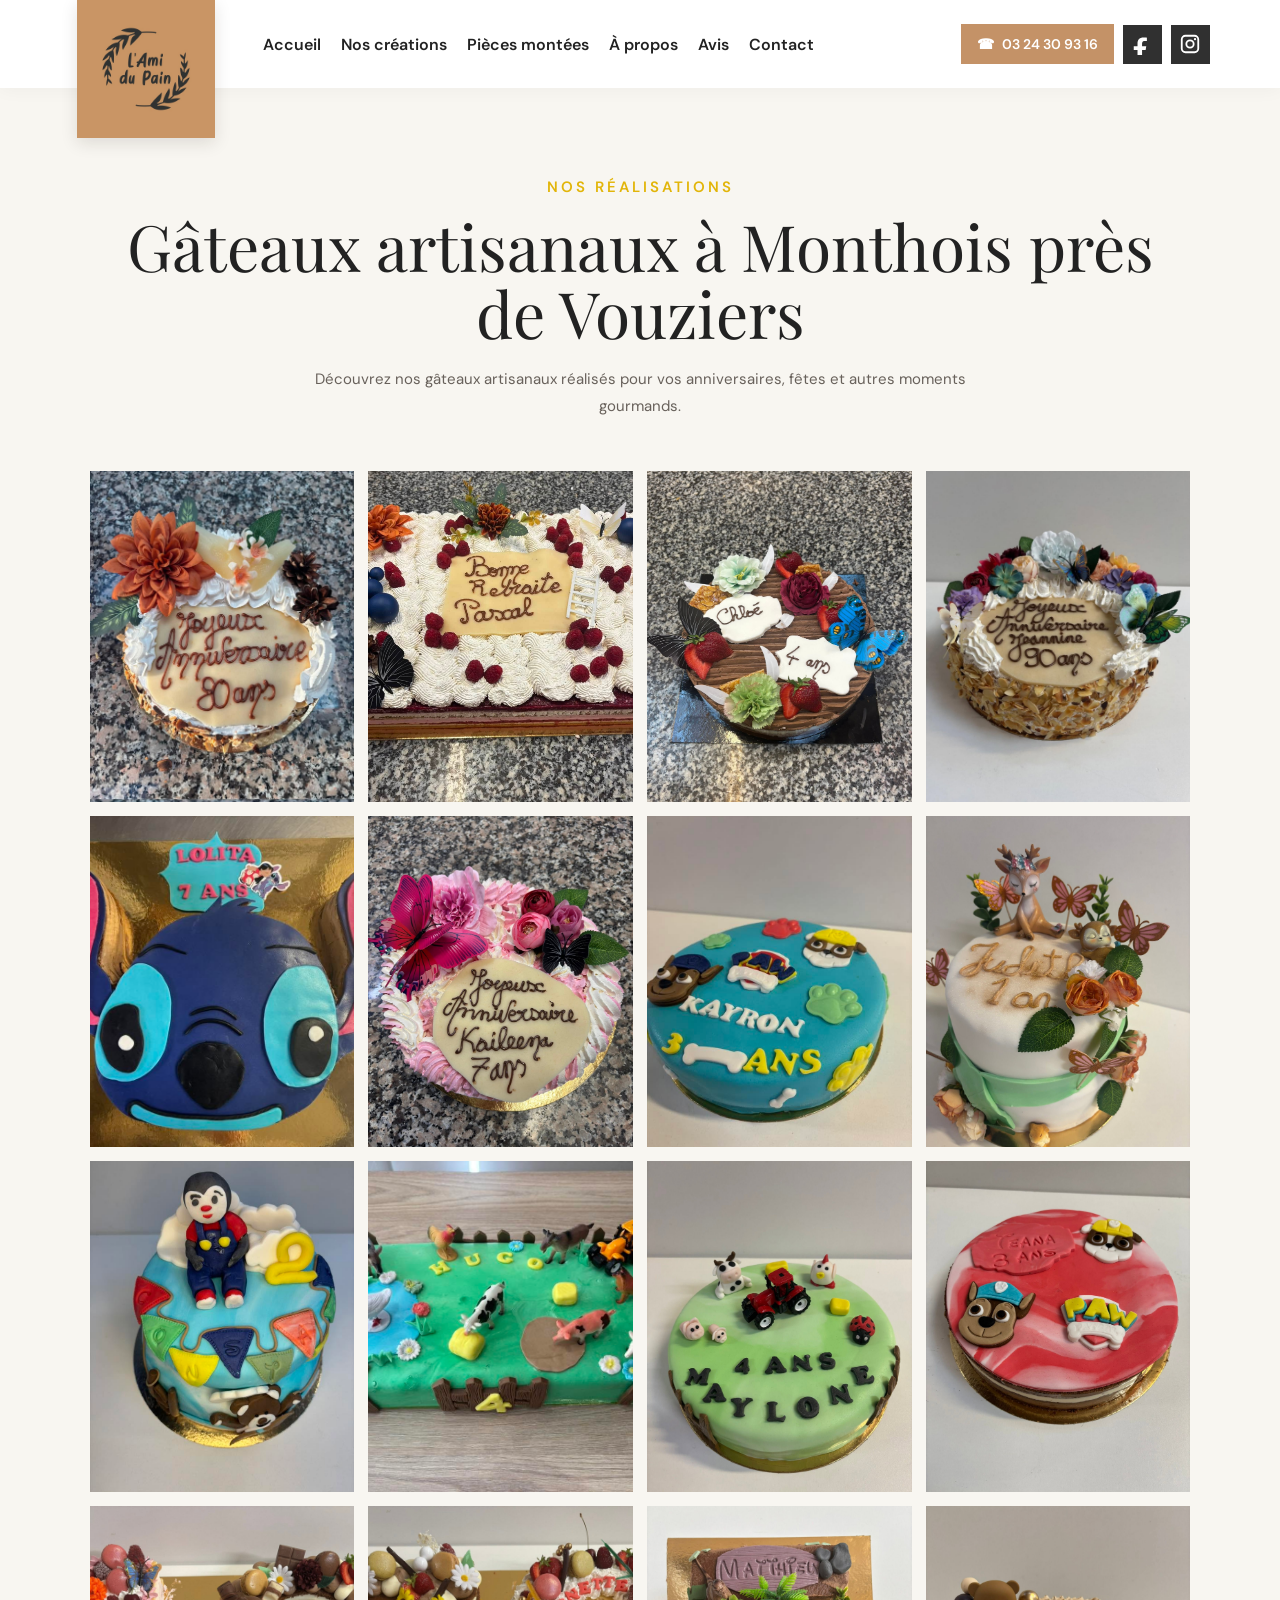
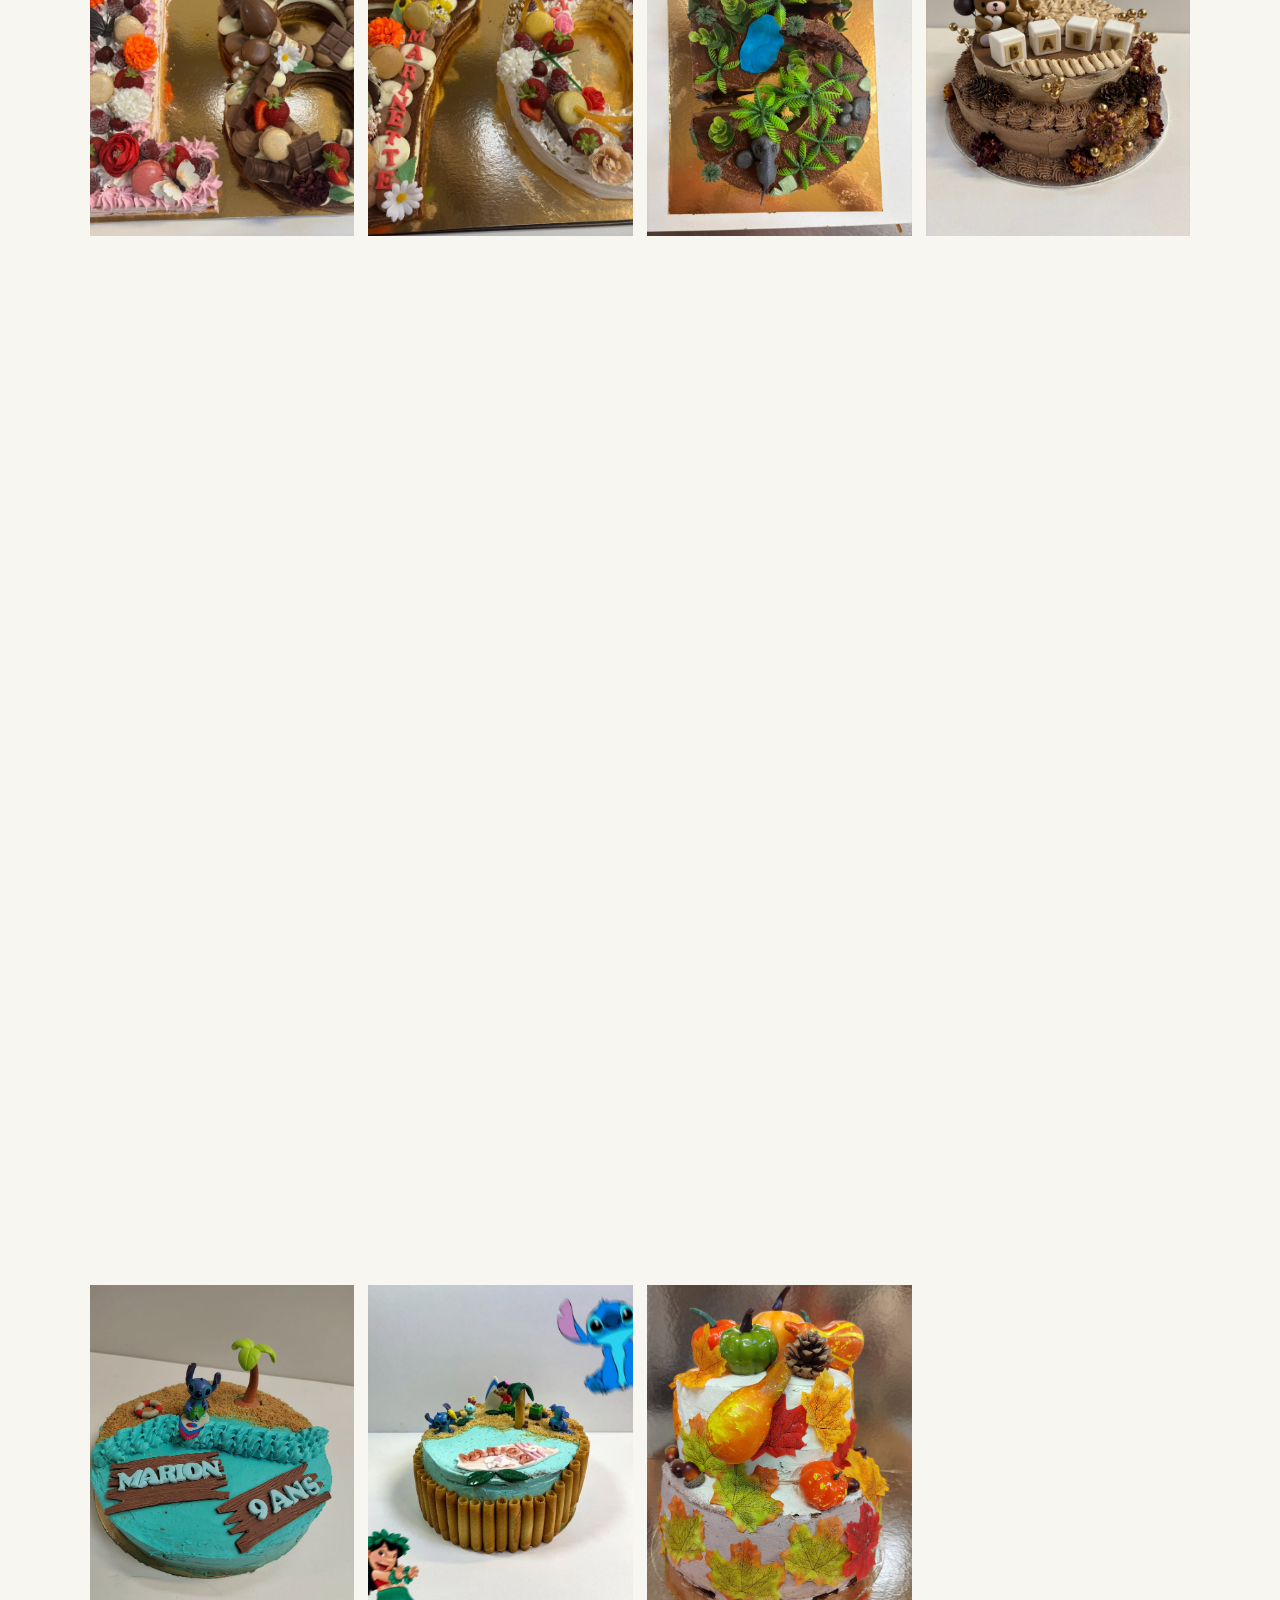
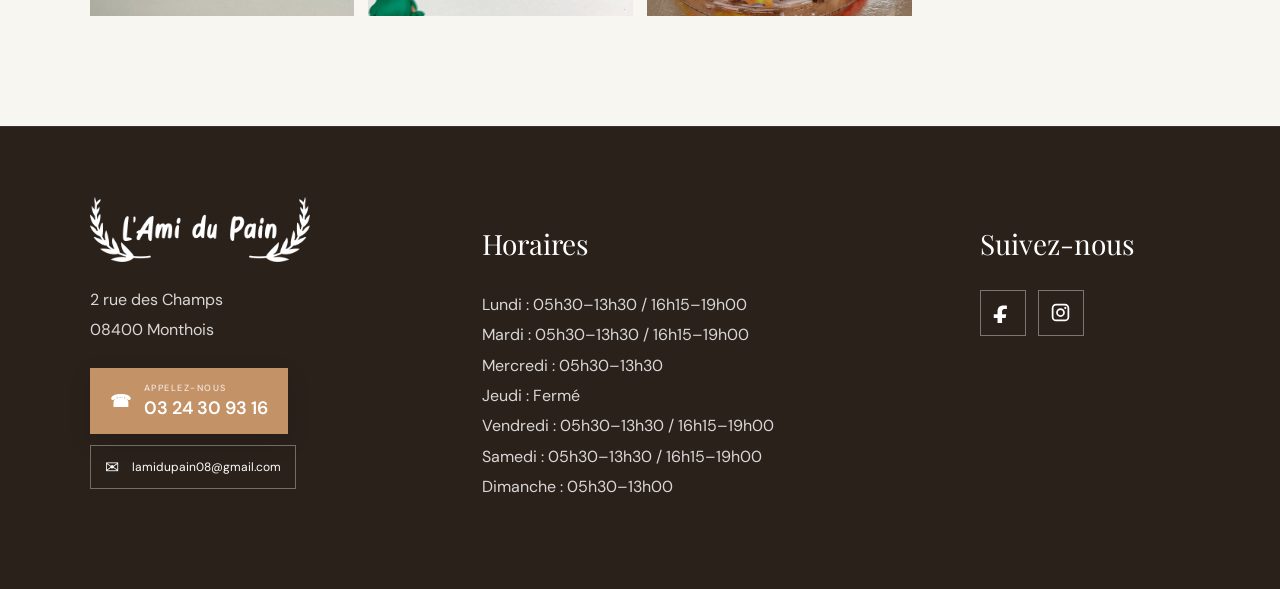
==== gateaux.html @ ac81c6d8 "Mise en ligne du site L'ami du pain" ====
<!doctype html>
<html lang="fr"><head>
<meta charset="utf-8"><meta name="viewport" content="width=device-width,initial-scale=1">
<title>Gâteaux sur commande à Monthois près de Vouziers | L'Ami du Pain</title>
<meta name="description" content="Découvrez les gâteaux artisanaux de L'Ami du Pain à Monthois, près de Vouziers. Créations pour anniversaires, fêtes et événements dans les environs.">
<meta name="robots" content="index,follow,max-image-preview:large">
<meta name="author" content="L’Ami du Pain">
<meta name="geo.region" content="FR-08">
<meta name="geo.placename" content="Monthois">
<meta property="og:type" content="website">
<meta property="og:locale" content="fr_FR">
<meta property="og:site_name" content="L’Ami du Pain">
<meta property="og:title" content="Gâteaux sur commande à Monthois près de Vouziers | L'Ami du Pain">
<meta property="og:description" content="Découvrez les gâteaux artisanaux de L'Ami du Pain à Monthois, près de Vouziers. Créations pour anniversaires, fêtes et événements dans les environs.">
<meta property="og:image" content="assets/logo-square.png">
<meta name="twitter:card" content="summary_large_image">
<link rel="preconnect" href="https://fonts.googleapis.com"><link rel="preconnect" href="https://fonts.gstatic.com" crossorigin>
<link href="https://fonts.googleapis.com/css2?family=DM+Sans:wght@300;400;500;600&family=Playfair+Display:wght@400;500&display=swap" rel="stylesheet">
<link rel="stylesheet" href="style.css"></head><body class="gallery-page">
<header class="nav">
  <a class="brand" href="index.html#accueil"><img src="assets/logo-header-badge.jpg" alt="L'Ami du Pain"></a>
  <button class="menu" aria-label="Ouvrir le menu">☰</button>

  <nav class="nav-main">
    <a href="index.html#accueil">Accueil</a>
    <a href="index.html#creations">Nos créations</a>
    <a href="pieces-montees.html">Pièces montées</a>
    <a href="index.html#histoire">À propos</a>
    <a href="index.html#avis">Avis</a>
    <a href="index.html#contact">Contact</a>
  </nav>

  <div class="header-actions">
    <a class="header-call" href="tel:+33324309316" aria-label="Appeler L'Ami du Pain">☎ <span>03 24 30 93 16</span></a>
    <a class="header-social facebook" href="https://www.facebook.com/lamidupain08" target="_blank" rel="noopener" aria-label="Facebook"><svg viewBox="0 0 24 24" aria-hidden="true"><path d="M14 8h3V4.2c-.5-.1-2.2-.2-4.1-.2C9 4 6.3 6.4 6.3 10.8V14H2v4.3h4.3V24h5.2v-5.7h4.1l.7-4.3h-4.8v-2.8C11.5 9.9 11.9 8 14 8z"/></svg></a>
    <a class="header-social instagram" href="https://www.instagram.com/lamidupain08/" target="_blank" rel="noopener" aria-label="Instagram"><svg viewBox="0 0 24 24" aria-hidden="true"><path d="M7 2h10a5 5 0 0 1 5 5v10a5 5 0 0 1-5 5H7a5 5 0 0 1-5-5V7a5 5 0 0 1 5-5zm0 2a3 3 0 0 0-3 3v10a3 3 0 0 0 3 3h10a3 3 0 0 0 3-3V7a3 3 0 0 0-3-3H7zm10.5 1.5a1.25 1.25 0 1 1 0 2.5 1.25 1.25 0 0 1 0-2.5zM12 7a5 5 0 1 1 0 10 5 5 0 0 1 0-10zm0 2a3 3 0 1 0 0 6 3 3 0 0 0 0-6z"/></svg></a>
  </div>
</header>
<main class="gallery-page-main"><section id="galerie-gateaux" class="pieces-gallery section">
  <p class="eyebrow reveal">Nos réalisations</p>
  <h1 class="reveal">Gâteaux artisanaux à Monthois près de Vouziers</h1>
  <p class="gallery-intro reveal">Découvrez nos gâteaux artisanaux réalisés pour vos anniversaires, fêtes et autres moments gourmands.</p>
  <div class="pieces-grid">
    <!-- Les photos sont générées automatiquement depuis galeries.js -->
  </div>
</section>

<div class="lightbox" id="gateau-lightbox" aria-hidden="true" role="dialog" aria-label="Galerie des gâteaux">
  <button class="lightbox-close" aria-label="Fermer">×</button>
  <button class="lightbox-nav lightbox-prev" aria-label="Photo précédente">‹</button>
  <button class="lightbox-nav lightbox-next" aria-label="Photo suivante">›</button>
  <div class="lightbox-stage">
    <img class="lightbox-image" src="" alt="">
    <div class="lightbox-meta"><span class="lightbox-count"></span><span class="lightbox-angle"></span></div>
  </div></main>
<footer id="contact">
  <div class="footer-contact">
    <img src="assets/logo-horizontal.png" alt="L'Ami du Pain">
    <p>2 rue des Champs<br>08400 Monthois</p>
    <a class="contact-phone" href="tel:+33324309316" aria-label="Appeler L'Ami du Pain au 03 24 30 93 16">
      <span class="contact-icon">☎</span><span><small>Appelez-nous</small>03 24 30 93 16</span>
    </a>
    <a class="contact-mail" href="mailto:lamidupain08@gmail.com" aria-label="Envoyer un email à L'Ami du Pain">
      <span class="contact-icon">✉</span><span>lamidupain08@gmail.com</span>
    </a>
  </div>
  <div><h3>Horaires</h3><p>Lundi : 05h30–13h30 / 16h15–19h00<br>Mardi : 05h30–13h30 / 16h15–19h00<br>Mercredi : 05h30–13h30<br>Jeudi : Fermé<br>Vendredi : 05h30–13h30 / 16h15–19h00<br>Samedi : 05h30–13h30 / 16h15–19h00<br>Dimanche : 05h30–13h00</p></div>
  <div class="footer-social">
    <h3>Suivez-nous</h3>
    <div class="social-links">
      <a href="https://www.facebook.com/lamidupain08" target="_blank" rel="noopener" aria-label="Facebook L'Ami du Pain">
        <svg viewBox="0 0 24 24" aria-hidden="true"><path d="M14 8h3V4.2c-.5-.1-2.2-.2-4.1-.2C9 4 6.3 6.4 6.3 10.8V14H2v4.3h4.3V24h5.2v-5.7h4.1l.7-4.3h-4.8v-2.8C11.5 9.9 11.9 8 14 8z"/></svg>
      </a>
      <a href="https://www.instagram.com/lamidupain08/" target="_blank" rel="noopener" aria-label="Instagram L'Ami du Pain">
        <svg viewBox="0 0 24 24" aria-hidden="true"><path d="M7 2h10a5 5 0 0 1 5 5v10a5 5 0 0 1-5 5H7a5 5 0 0 1-5-5V7a5 5 0 0 1 5-5zm0 2a3 3 0 0 0-3 3v10a3 3 0 0 0 3 3h10a3 3 0 0 0 3-3V7a3 3 0 0 0-3-3H7zm10.5 1.5a1.25 1.25 0 1 1 0 2.5 1.25 1.25 0 0 1 0-2.5zM12 7a5 5 0 1 1 0 10 5 5 0 0 1 0-10zm0 2a3 3 0 1 0 0 6 3 3 0 0 0 0-6z"/></svg>
      </a>
    </div>
  </div>
</footer>
<script src="galeries.js"></script>
<script src="script.js"></script></body></html>
---- style.css ----
*{box-sizing:border-box}html{scroll-behavior:smooth}body{margin:0;color:#222;background:#f8f6f1;font-family:"DM Sans",sans-serif}.nav{height:88px;background:rgba(255,255,255,.96);display:flex;align-items:center;justify-content:space-between;padding:0 6vw;position:fixed;z-index:20;width:100%;box-shadow:0 1px 18px #0000000b}.brand{height:88px;display:flex;align-items:center}.brand img{width:78px;height:78px;object-fit:contain;display:block}.nav nav{display:flex;gap:30px}.nav a{text-decoration:none;color:#222;font-size:14px}.menu{display:none;background:none;border:0;font-size:25px}.hero{height:78vh;min-height:560px;max-height:780px;position:relative;display:grid;place-items:center;overflow:hidden;background:#17120e}.hero-video,.hero-fallback{position:absolute;inset:0;width:100%;height:100%;object-fit:cover}.hero-fallback{background:radial-gradient(circle at 50% 45%,#8a6546 0,#38291f 35%,#130f0c 75%);z-index:0}.hero-video{z-index:1}.shade{position:absolute;inset:0;background:linear-gradient(#0005,#0008);z-index:2}.hero-copy{position:relative;z-index:3;text-align:center;color:white}.hero-logo{width:min(500px,62vw);filter:invert(1);mix-blend-mode:screen}.hero-copy p{text-transform:uppercase;letter-spacing:4px;margin:24px 0 5px;font-size:13px}.hero-copy>span{text-transform:uppercase;letter-spacing:5px;font-size:12px}.btn{display:inline-block;text-decoration:none;text-transform:uppercase;letter-spacing:1.5px;font-size:12px;padding:15px 22px;margin-top:28px;transition:.25s}.btn.light{border:1px solid #fff;color:#fff}.btn.light:hover{background:#fff;color:#111}.btn.dark{background:#171717;color:#fff}.btn.dark:hover{transform:translateY(-2px)}.section{padding:90px 7vw}.eyebrow{text-transform:uppercase;letter-spacing:3px;font-size:11px;color:#C49267;text-align:center}.section h2,.feature h2{font:400 clamp(42px,5vw,72px)/1.05 "Playfair Display",serif;text-align:center;margin:12px 0 55px}.grid{display:grid;grid-template-columns:repeat(4,1fr);gap:18px;max-width:1400px;margin:auto}.card{height:560px;position:relative;overflow:hidden;color:#fff;text-decoration:none}.photo,.feature-photo{position:absolute;inset:0;background-size:cover;background-position:center;transition:transform .6s}.p1{background-image:url("assets/pieces-montees/piece-category-cover.jpg");background-size:cover;background-position:center}.p2{background-image:linear-gradient(135deg,#d4b48e,#6b4026)}.p3{background-image:url("assets/patisseries/patisserie-category-cover.jpg");background-size:cover;background-position:center}.p4{background-image:url("assets/traiteur/traiteur-category-cover.jpg");background-size:cover;background-position:center}.card-shade{position:absolute;inset:0;background:linear-gradient(transparent 35%,#000c)}.card>div:last-child{position:absolute;bottom:35px;left:35px}.card h3{font:400 34px "Playfair Display",serif;margin:0 0 10px}.card span{text-transform:uppercase;letter-spacing:2px;font-size:11px}.card:hover .photo{transform:scale(1.05)}.feature{display:grid;grid-template-columns:1.1fr .9fr;min-height:720px;background:#e8dfd3}.feature-photo{position:relative;min-height:650px;background-image:linear-gradient(145deg,#3d2b20,#bd8d64)}.feature-copy{padding:8vw;align-self:center}.feature-copy .eyebrow{text-align:left}.feature h2{text-align:left;margin:15px 0 28px}.feature-copy>p:last-of-type{line-height:1.8;color:#5f5a55;max-width:560px}.story{display:grid;grid-template-columns:.8fr 1.2fr;gap:8vw;align-items:center}.story .eyebrow,.story h2{text-align:left}.story h2{margin-bottom:25px}.story-copy>p:last-child{line-height:1.8;color:#666}.story-photo{height:560px;background:#d6c3ae;display:grid;place-items:center;color:#fff}.reviews{background:#fff}.review-grid{display:grid;grid-template-columns:repeat(3,1fr);gap:20px;max-width:1200px;margin:auto}.review{padding:42px;background:#f5f1eb;text-align:center}.review div{color:#C49267;letter-spacing:4px}.review p{line-height:1.65;color:#666}.review strong{font-size:12px;text-transform:uppercase;letter-spacing:1px}footer{background:#C49267;color:white;padding:70px 7vw;display:grid;grid-template-columns:1.1fr 1.5fr .8fr;gap:8vw}footer img{width:220px;filter:invert(1)}footer h3{font:400 28px "Playfair Display",serif}footer p{line-height:1.9}.reveal{opacity:0;transform:translateY(22px);transition:.7s ease}.reveal.on{opacity:1;transform:none}@media(max-width:850px){.nav{height:72px}.brand{height:72px}.brand img{width:62px;height:62px}.menu{display:block}.nav nav{display:none;position:absolute;top:72px;left:0;right:0;background:white;padding:25px 7vw;flex-direction:column}.nav nav.open{display:flex}.grid,.feature,.story,.review-grid,footer{grid-template-columns:1fr}.card{height:430px}.section{padding:80px 6vw}.feature-copy{padding:70px 7vw}.feature-photo{min-height:500px}.story-photo{height:420px}footer{gap:35px}.hero-copy p{letter-spacing:2px}}
/* V1.2 — couleur officielle L'Ami du Pain */
:root{--brand:#C49267}
.nav nav a{position:relative}
.nav nav a::after{content:"";position:absolute;left:0;right:100%;bottom:-8px;height:1px;background:var(--brand);transition:right .25s ease}
.nav nav a:hover::after{right:0}
.btn.dark{background:var(--brand)}
.btn.dark:hover{background:#b7835a}

/* V1.3 — carrousel avis Google */
.reviews{overflow:hidden}.rating-summary{display:flex;justify-content:center;align-items:center;gap:12px;margin:-28px 0 42px;color:#777;font-size:13px}.rating-number{font-size:22px;color:#222;font-weight:600}.summary-stars,.stars{color:var(--brand);letter-spacing:3px}.carousel{max-width:1280px;margin:auto;position:relative;padding:0 54px}.carousel-viewport{overflow:hidden}.carousel-track{display:flex;gap:20px;transition:transform .55s cubic-bezier(.22,.61,.36,1)}.review-slide{flex:0 0 calc((100% - 40px)/3);min-height:300px;background:#f5f1eb;padding:34px;display:flex;flex-direction:column;justify-content:flex-start}.google-line{display:flex;align-items:center;gap:9px;font-size:11px;text-transform:uppercase;letter-spacing:1.2px;color:#777}.gmark{width:26px;height:26px;border-radius:50%;background:#fff;display:grid;place-items:center;font-weight:700;color:#4285f4;font-size:15px}.review-slide .stars{margin:23px 0 8px}.review-slide p{font:400 20px/1.55 "Playfair Display",serif;color:#4f4a45;flex:1}.review-slide strong{text-transform:uppercase;letter-spacing:1.2px;font-size:11px}.carousel-btn{position:absolute;top:50%;transform:translateY(-50%);z-index:2;width:40px;height:40px;border:1px solid #d7c9bc;background:#fff;border-radius:50%;font-size:27px;line-height:1;cursor:pointer;transition:.2s}.carousel-btn:hover{background:var(--brand);color:#fff;border-color:var(--brand)}.carousel-btn.prev{left:0}.carousel-btn.next{right:0}.carousel-dots{display:flex;justify-content:center;gap:8px;margin-top:25px}.carousel-dots button{width:7px;height:7px;padding:0;border:0;border-radius:50%;background:#d7c9bc;cursor:pointer}.carousel-dots button.active{background:var(--brand);transform:scale(1.35)}.reviews-cta{text-align:center;margin-top:18px}
@media(max-width:850px){.rating-summary{margin-top:-20px}.carousel{padding:0 42px}.review-slide{flex-basis:100%;min-height:310px;padding:28px}.review-slide p{font-size:19px}.carousel-btn{width:34px;height:34px}.carousel-track{gap:20px}}

/* V1.4 — contraste de la section Avis */
.reviews{
  background:#F3EDE6;
}
.review-slide{
  background:#FFFFFF;
  box-shadow:0 12px 34px rgba(47,35,26,.07);
}
.gmark{
  background:#F8F5F1;
}
.carousel-btn{
  background:#FFFFFF;
  border-color:rgba(196,146,103,.45);
  box-shadow:0 5px 18px rgba(47,35,26,.05);
}
.carousel-dots button{
  background:rgba(196,146,103,.35);
}
.carousel-dots button.active{
  background:#C49267;
}
.rating-summary{
  color:#716A64;
}
.review-slide p{
  color:#342F2B;
}

/* V1.5 — section Avis en beige officiel */
.reviews{background:#C49267}
.reviews .eyebrow{color:#fff;opacity:.82}
.reviews>h2{color:#fff}
.reviews .rating-summary{color:rgba(255,255,255,.82)}
.reviews .rating-number{color:#fff}
.reviews .summary-stars{color:#fff}
.review-slide{background:#fff;box-shadow:0 14px 36px rgba(60,37,20,.13)}
.review-slide .stars{color:#C49267}
.carousel-btn{background:#fff;border-color:#fff;color:#2b241f}
.carousel-btn:hover{background:#2b241f;border-color:#2b241f;color:#fff}
.carousel-dots button{background:rgba(255,255,255,.45)}
.carousel-dots button.active{background:#fff}
.reviews-cta .btn.dark{background:#fff;color:#2b241f}
.reviews-cta .btn.dark:hover{background:#2b241f;color:#fff}

/* V1.6 — footer contrasté */
footer{
  background:#2B211B;
  color:#FFFFFF;
  border-top:1px solid rgba(255,255,255,.08);
}
footer img{
  filter:invert(1);
}
footer h3{
  color:#FFFFFF;
}
footer p{
  color:rgba(255,255,255,.82);
}

/* V1.7 — footer contact & réseaux */
.footer-contact>p{margin:18px 0 22px}
.contact-phone,.contact-mail{display:flex;align-items:center;gap:13px;width:max-content;max-width:100%;text-decoration:none;transition:.22s}
.contact-phone{background:#C49267;color:#fff;padding:14px 20px;margin:0 0 11px;font-size:18px;font-weight:600;box-shadow:0 8px 22px rgba(0,0,0,.13)}
.contact-phone small{display:block;font-size:9px;text-transform:uppercase;letter-spacing:1.5px;font-weight:500;opacity:.78;margin-bottom:2px}
.contact-mail{border:1px solid rgba(255,255,255,.34);color:#fff;padding:10px 14px;font-size:12px}
.contact-icon{font-size:17px}
.contact-phone:hover{transform:translateY(-2px);background:#d09d72}
.contact-mail:hover{border-color:#C49267;background:#C49267}
.social-links{display:flex;gap:12px;margin-top:20px}
.social-links a{width:46px;height:46px;border:1px solid rgba(255,255,255,.38);display:grid;place-items:center;transition:.22s}
.social-links svg{width:21px;height:21px;fill:#fff}
.social-links a:hover{background:#C49267;border-color:#C49267;transform:translateY(-2px)}
@media(max-width:850px){.contact-phone{font-size:17px}.social-links a{width:44px;height:44px}}

/* V1.8 — vraie photo dans le bloc Pièces montées */
.piece-montee-photo{
  background-image:url("assets/piece-montee-couple.jpg") !important;
  background-size:cover !important;
  background-position:center center !important;
  background-repeat:no-repeat !important;
}

/* V1.9 — photo famille / boutique */
.family-photo{
  background-size:cover !important;
  background-position:center center !important;
  background-repeat:no-repeat !important;
}

.story-photo.family-photo{background-size:cover !important;background-position:center center !important;background-repeat:no-repeat !important;}

/* V2.1 — section Avis plus compacte verticalement */
.reviews.section{
  padding-top:60px;
  padding-bottom:55px;
}
.reviews .eyebrow{
  margin-top:0;
}
.reviews-cta{
  margin-top:14px;
}
@media(max-width:850px){
  .reviews.section{
    padding-top:48px;
    padding-bottom:45px;
  }
}

/* V2.2 — vidéo hero + filtre sombre */
.hero .shade{
  background:linear-gradient(to bottom,rgba(24,16,11,.48),rgba(18,12,8,.43)),rgba(0,0,0,.08);
}
.hero-video{filter:saturate(.94) contrast(1.03)}


/* V2.4 — HERO : identité beaucoup plus présente */
.hero-content{
  width:min(1180px, 92vw);
  max-width:none;
  padding:24px;
}
.hero-logo{
  width:min(760px, 72vw) !important;
  max-width:none !important;
  margin-bottom:30px !important;
}
.hero-kicker{
  font-size:clamp(15px, 1.15vw, 22px) !important;
  letter-spacing:.34em !important;
  margin-bottom:28px !important;
}
.hero-bottom{
  gap:20px !important;
  font-size:clamp(14px, 1vw, 19px) !important;
}
.hero-bottom .place{
  font-size:inherit !important;
  letter-spacing:.32em !important;
}
.hero .btn,
.hero-bottom .btn{
  font-size:clamp(13px, .9vw, 17px) !important;
  padding:18px 26px !important;
  letter-spacing:.08em !important;
}

@media(max-width:700px){
  .hero-content{width:94vw;padding:16px}
  .hero-logo{width:min(620px, 88vw) !important;margin-bottom:22px !important}
  .hero-kicker{font-size:12px !important;letter-spacing:.22em !important;margin-bottom:20px !important}
  .hero-bottom{gap:14px !important}
}

/* V2.5 — logo header façon Case à Pain */
.nav{
  overflow:visible;
}
.brand{
  position:relative;
  align-self:flex-start;
  z-index:30;
  height:auto;
}
.brand img{
  width:138px !important;
  height:138px !important;
  object-fit:cover !important;
  display:block;
  background:#C49267;
  box-shadow:0 5px 16px rgba(35,25,18,.12);
}
@media(max-width:850px){
  .brand img{
    width:94px !important;
    height:94px !important;
  }
}

/* V2.6 — catégories à gauche + téléphone/réseaux dans le header */
.nav{
  justify-content:flex-start !important;
  gap:30px !important;
  padding-right:5.5vw !important;
  overflow:visible;
}
.nav-main{
  display:flex !important;
  align-items:center;
  gap:29px !important;
  margin-left:18px;
  margin-right:20px;
}
.nav-main a{
  font-size:15px !important;
  font-weight:600 !important;
  white-space:nowrap;
}
.header-actions{
  margin-left:auto;
  display:flex;
  align-items:center;
  gap:9px;
}
.header-call{
  display:flex;
  align-items:center;
  gap:8px;
  padding:11px 16px;
  background:#C49267;
  color:#fff !important;
  text-decoration:none;
  font-size:13px;
  font-weight:600;
  white-space:nowrap;
}
.header-social{
  width:39px;height:39px;
  display:flex;align-items:center;justify-content:center;
  background:#303030;color:#fff !important;
  text-decoration:none;
  font-family:Arial,sans-serif;
  font-size:22px;font-weight:700;
}
.header-social.instagram{font-size:26px;font-weight:400}
.header-call:hover,.header-social:hover{filter:brightness(.92)}

@media(max-width:1200px){
  .nav-main{gap:16px !important;margin-left:8px}
  .nav-main a{font-size:13px !important}
  .header-call span{display:none}
  .header-call{width:39px;height:39px;padding:0;justify-content:center}
}
@media(max-width:850px){
  .nav-main{display:none !important}
  .header-actions{margin-left:auto}
}

/* V2.7 — menu plus grand + vrais logos sociaux */
.nav-main a{font-size:18px !important;font-weight:600 !important;}
.header-social svg{width:21px;height:21px;display:block;fill:currentColor;}
.header-social.instagram svg{width:22px;height:22px;}
@media(max-width:1400px){.nav-main{gap:20px !important}.nav-main a{font-size:16px !important}}
@media(max-width:1200px){.nav-main a{font-size:14px !important}}


/* V2.8 — galerie pièces montées */
.pieces-gallery{background:#f8f6f1;padding-top:105px;padding-bottom:110px}
.pieces-gallery h2{margin-bottom:20px}
.gallery-intro{max-width:720px;margin:0 auto 52px;text-align:center;line-height:1.75;color:#68615b;font-size:15px}
.pieces-grid{max-width:1420px;margin:auto;display:grid;grid-template-columns:repeat(4,1fr);gap:14px}
.piece-card{border:0;padding:0;background:#ddd;position:relative;overflow:hidden;aspect-ratio:4/5;cursor:pointer}
.piece-card img{width:100%;height:100%;object-fit:cover;display:block;transition:transform .55s ease,filter .35s ease}
.piece-card:after{content:"";position:absolute;inset:0;background:linear-gradient(transparent 55%,rgba(0,0,0,.58));opacity:0;transition:.3s}
.piece-card span{position:absolute;z-index:2;left:22px;bottom:20px;color:white;text-transform:uppercase;letter-spacing:1.8px;font-size:10px;opacity:0;transform:translateY(8px);transition:.3s}
.piece-card:hover img{transform:scale(1.035)}.piece-card:hover:after,.piece-card:hover span{opacity:1}.piece-card:hover span{transform:none}
.lightbox{position:fixed;inset:0;z-index:100;background:rgba(16,12,9,.94);display:none;align-items:center;justify-content:center;padding:42px 80px}
.lightbox.open{display:flex}.lightbox-stage{height:min(84vh,900px);max-width:min(78vw,1200px);display:flex;flex-direction:column;align-items:center;justify-content:center}
.lightbox-image{max-width:100%;max-height:calc(100% - 36px);object-fit:contain;box-shadow:0 18px 60px rgba(0,0,0,.3)}
.lightbox-meta{height:36px;padding-top:13px;color:#fff;display:flex;gap:18px;font-size:11px;text-transform:uppercase;letter-spacing:1.6px;opacity:.8}
.lightbox-angle{color:#d9b28e}.lightbox-close,.lightbox-nav{position:absolute;border:0;background:rgba(255,255,255,.1);color:#fff;cursor:pointer;display:grid;place-items:center;transition:.2s}
.lightbox-close{right:28px;top:24px;width:48px;height:48px;font-size:34px;font-weight:200}.lightbox-nav{top:50%;transform:translateY(-50%);width:52px;height:72px;font-size:44px}.lightbox-prev{left:22px}.lightbox-next{right:22px}.lightbox-close:hover,.lightbox-nav:hover{background:#C49267}
body.lightbox-lock{overflow:hidden}
@media(max-width:1050px){.pieces-grid{grid-template-columns:repeat(3,1fr)}}
@media(max-width:700px){.pieces-grid{grid-template-columns:repeat(2,1fr);gap:8px}.pieces-gallery{padding-left:4vw;padding-right:4vw}.gallery-intro{font-size:14px;margin-bottom:35px}.lightbox{padding:60px 16px 35px}.lightbox-stage{max-width:94vw}.lightbox-nav{width:42px;height:58px;font-size:34px;background:rgba(0,0,0,.35)}.lightbox-prev{left:8px}.lightbox-next{right:8px}.lightbox-close{right:12px;top:12px}}

/* V2.9 — galerie sur une page dédiée */
.gallery-page-main{padding-top:72px}
.gallery-page .pieces-gallery{min-height:calc(100vh - 72px);padding-top:90px}
@media(max-width:850px){.gallery-page-main{padding-top:64px}.gallery-page .pieces-gallery{padding-top:70px}}

/* V3.0 — correction navigation galerie */
.lightbox-nav{position:fixed!important;top:50%!important;transform:translateY(-50%)!important;z-index:10005!important;display:flex!important;align-items:center!important;justify-content:center!important;width:54px!important;height:54px!important;border:0!important;background:rgba(255,255,255,.94)!important;color:#2e2a27!important;font-size:38px!important;line-height:1!important;cursor:pointer!important;box-shadow:0 4px 18px rgba(0,0,0,.18)!important}
.lightbox-prev{left:22px!important}
.lightbox-next{right:22px!important}
.lightbox-meta{display:flex!important;justify-content:center!important;gap:14px!important;align-items:center!important}
.lightbox-angle:not(:empty){background:#c49267;color:#fff;padding:4px 9px;font-size:10px;letter-spacing:.12em;text-transform:uppercase}
@media(max-width:700px){
 .lightbox-nav{width:44px!important;height:44px!important;font-size:30px!important}
 .lightbox-prev{left:8px!important}.lightbox-next{right:8px!important}
}

/* V3.2 — photo de couverture de la catégorie Gâteaux */
.p2{background-image:url("assets/gateaux/gateau-category-cover.jpg");background-size:cover;background-position:center}

/* V3.4.1 — couleurs uniquement sur les titres/sous-titres de sections */
.eyebrow{color:#e2b509!important;font-size:15px!important;font-weight:600!important;}
.section > h2,
.feature-copy > h2,
.reviews > h2{color:#024a5d!important;}

/* Le hero et les cartes de catégories restent blancs */
.hero-copy,
.hero-copy p,
.hero-copy span,
.hero-copy a,
.card,
.card h3,
.card span{color:#fff!important;}

body.home .gallery-next,body.home .next-arrow,body.home .slider-next{display:none!important;}

/* V3.4.2 — titre section boulangerie familiale */
.story h2{color:#024a5d!important;}

/* V3.4.3 — Sous-titre de la section avis en blanc uniquement */
.reviews > .eyebrow{color:#fff!important;}


/* V3.5.3 — section flyers / offres */
.flyers-section{background:#f1eadf;padding-top:95px;padding-bottom:105px}
.flyers-heading{max-width:820px;margin:0 auto 48px;text-align:center}
.flyers-heading h2{color:#024a5d!important;margin:12px 0 18px!important}
.flyers-intro{margin:0 auto;max-width:680px;color:#6b625a;line-height:1.75;font-size:15px}
.flyers-grid{max-width:1320px;margin:auto;display:grid;grid-template-columns:repeat(4,1fr);gap:18px;align-items:start}
.flyer-card{background:#fff;box-shadow:0 12px 38px rgba(52,39,29,.07);transition:transform .3s ease,box-shadow .3s ease;overflow:hidden}
.flyer-card:hover{transform:translateY(-5px);box-shadow:0 18px 45px rgba(52,39,29,.12)}
.flyer-visual{position:relative;aspect-ratio:4/5;background:#d8c3ab;overflow:hidden}
.flyer-visual img{position:absolute;inset:0;width:100%;height:100%;object-fit:cover;z-index:2;transition:transform .45s ease}
.flyer-card:hover .flyer-visual img{transform:scale(1.025)}
.flyer-placeholder{position:absolute;inset:0;display:flex;flex-direction:column;align-items:center;justify-content:center;text-align:center;padding:30px;background:linear-gradient(145deg,#d8b48d,#b97f55);color:#fff}
.flyer-placeholder span{font-size:42px;margin-bottom:18px}.flyer-placeholder strong{font:400 27px/1.1 "Playfair Display",serif}.flyer-placeholder small{margin-top:14px;font-size:10px;letter-spacing:1px;text-transform:uppercase;opacity:.8}
.flyer-seasonal .flyer-placeholder{background:linear-gradient(145deg,#31525a,#17333b)}
.flyer-info{padding:25px 25px 28px}.flyer-tag{display:inline-block;color:#e2b509;font-size:10px;font-weight:700;text-transform:uppercase;letter-spacing:2px;margin-bottom:11px}.flyer-info h3{margin:0 0 10px;color:#024a5d;font:400 25px/1.15 "Playfair Display",serif}.flyer-info p{margin:0;color:#716a64;font-size:13px;line-height:1.65}
@media(max-width:800px){.flyers-grid{grid-template-columns:repeat(2,1fr)}}
@media(max-width:650px){.flyers-grid{grid-template-columns:1fr}.flyers-section{padding-left:6vw;padding-right:6vw}.flyer-visual{aspect-ratio:4/4.6}}


/* V3.5.5 — offres plus compactes + affiches agrandissables */
.flyers-section{padding-top:38px!important;padding-bottom:42px!important}
.flyers-heading{margin-bottom:28px!important}
.flyer-visual:has(img[style*="display: none"]){cursor:default}
.flyer-visual img{cursor:zoom-in}
.pizza-reserve{font-weight:700!important;color:#024a5d!important;font-size:15px!important;margin:0 0 12px!important}
.flyer-call-btn{display:inline-flex;align-items:center;justify-content:center;background:#c99767;color:#fff!important;text-decoration:none;font-size:12px;font-weight:700;letter-spacing:.5px;padding:11px 15px;transition:transform .2s ease,opacity .2s ease}
.flyer-call-btn:hover{transform:translateY(-2px);opacity:.9}
.flyer-lightbox{position:fixed;inset:0;z-index:9999;background:rgba(16,12,9,.92);display:none;align-items:center;justify-content:center;padding:35px}
.flyer-lightbox.open{display:flex}
.flyer-lightbox-image{max-width:min(94vw,1050px);max-height:92vh;width:auto;height:auto;object-fit:contain;box-shadow:0 20px 70px rgba(0,0,0,.45)}
.flyer-lightbox-close{position:fixed;right:24px;top:20px;width:48px;height:48px;border:0;background:#fff;color:#222;font-size:32px;line-height:1;cursor:pointer;z-index:10000}
body.flyer-lightbox-lock{overflow:hidden}
@media(max-width:650px){.flyers-section{padding-top:30px!important;padding-bottom:32px!important}.flyer-lightbox{padding:18px}.flyer-lightbox-close{right:12px;top:12px}}

/* SEO: H1 accessible sans modifier le design */
.seo-h1{position:absolute!important;width:1px!important;height:1px!important;padding:0!important;margin:-1px!important;overflow:hidden!important;clip:rect(0,0,0,0)!important;white-space:nowrap!important;border:0!important}
.pieces-gallery h1{font:400 clamp(42px,5vw,72px)/1.05 "Playfair Display",serif;text-align:center;margin:12px 0 20px}
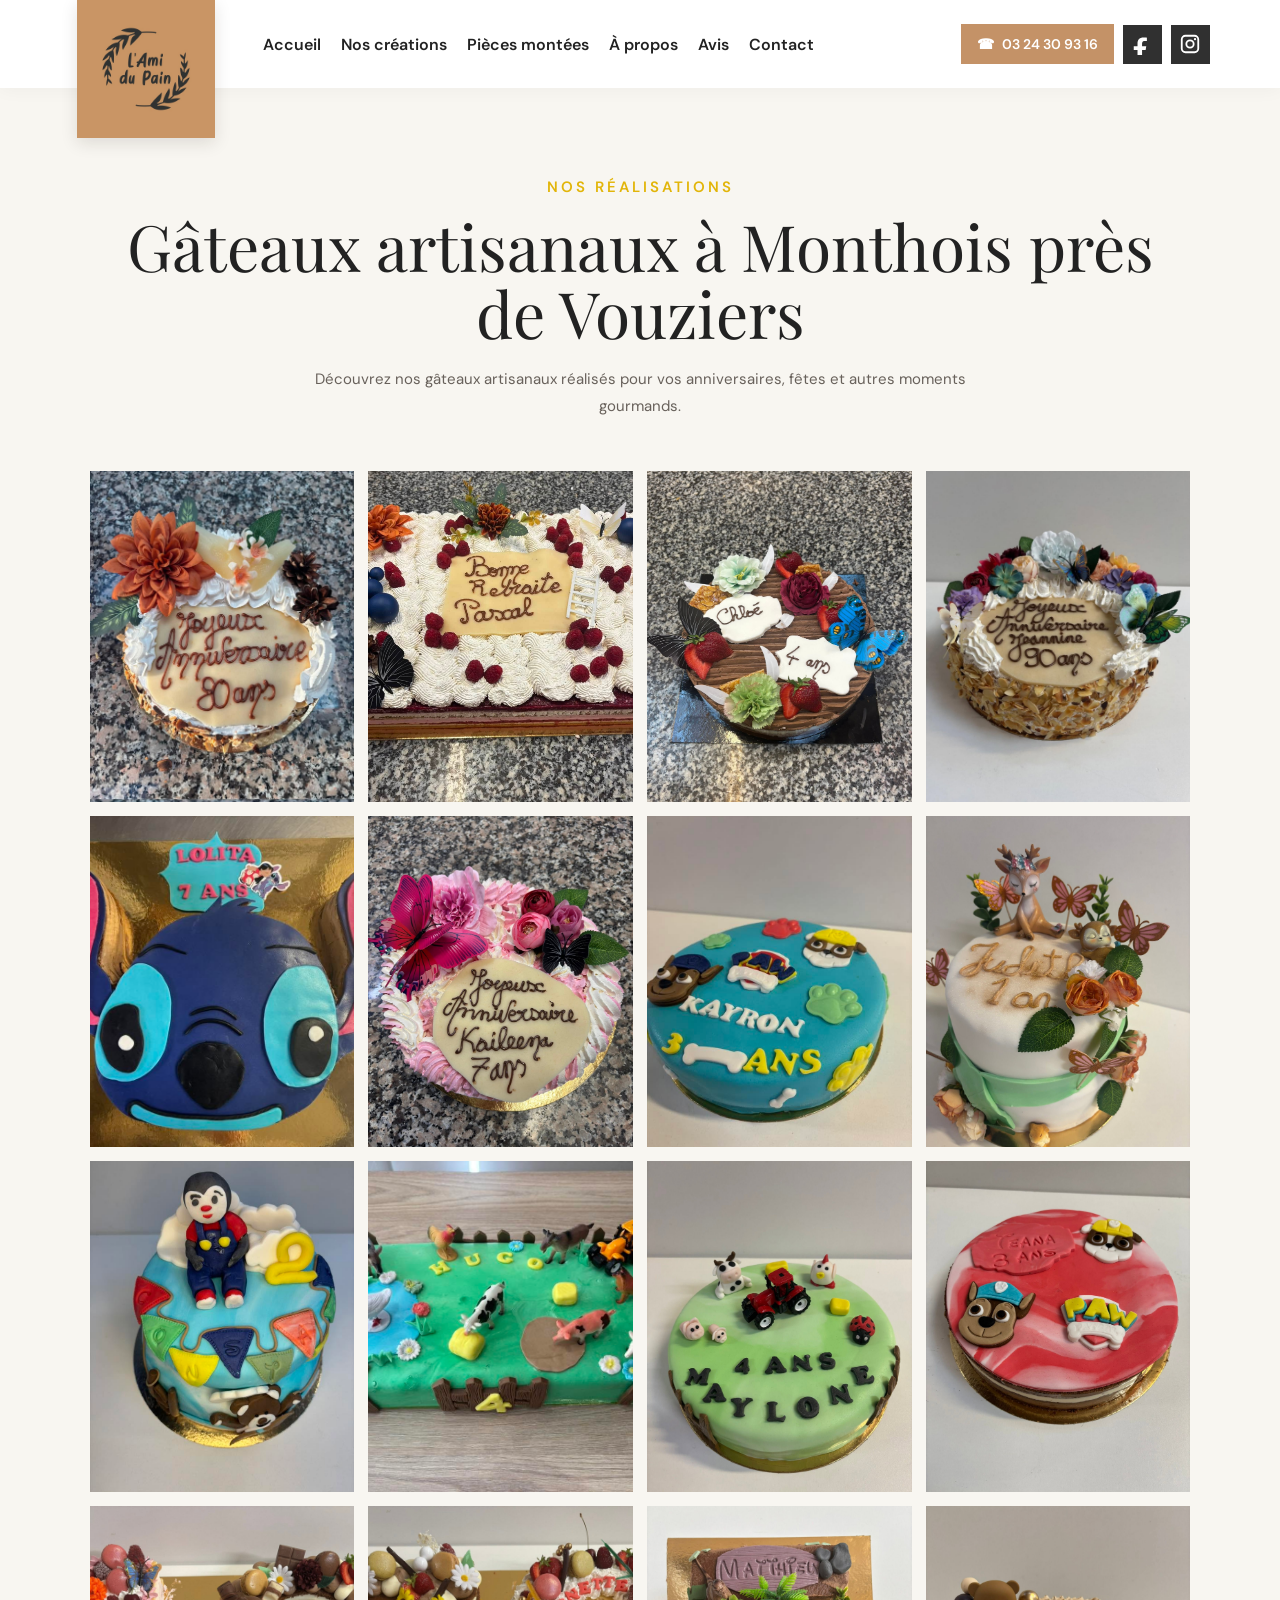
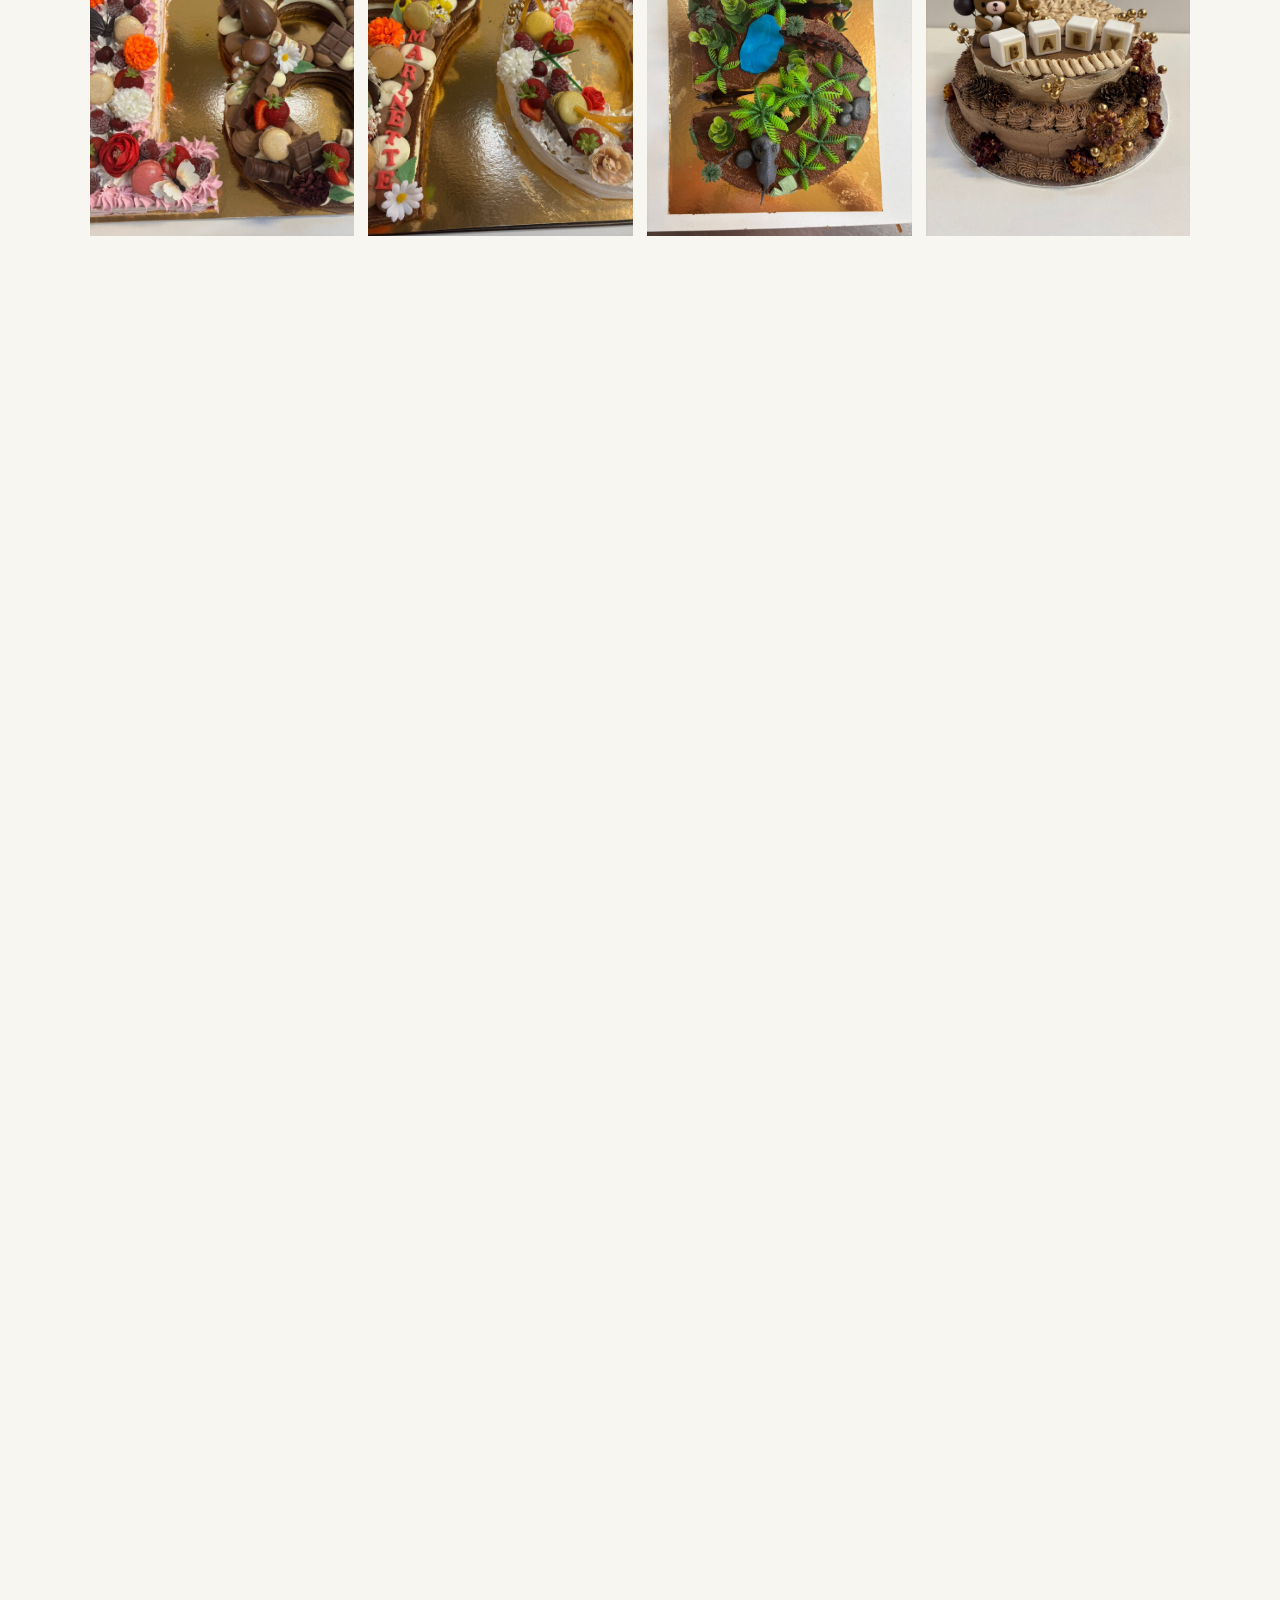
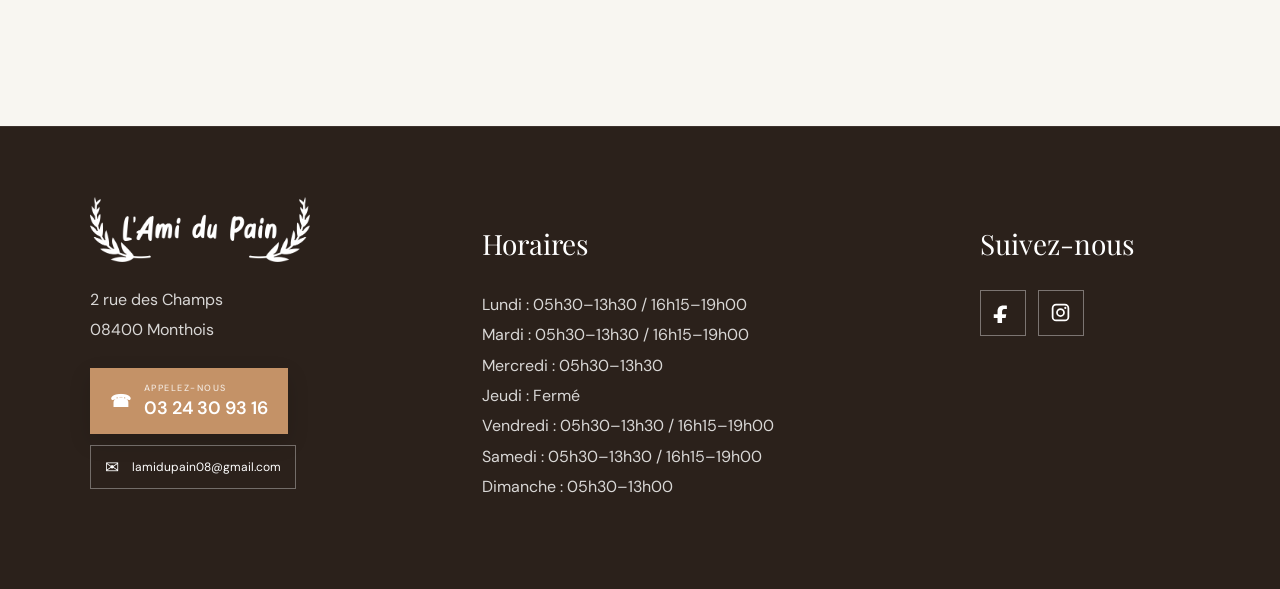
==== commit 262c3fcc: "ajout petit logo site" ====
--- a/gateaux.html
+++ b/gateaux.html
@@ -1,7 +1,13 @@
 <!doctype html>
 <html lang="fr"><head>
+  <link rel="icon" type="image/png" href="/assets/favicon.png">
+  <link rel="apple-touch-icon" href="/assets/favicon.png">
+
 <meta charset="utf-8"><meta name="viewport" content="width=device-width,initial-scale=1">
 <title>Gâteaux sur commande à Monthois près de Vouziers | L'Ami du Pain</title>
+  <link rel="canonical" href="https://lamidupain08.fr/gateaux.html">
+  <meta property="og:url" content="https://lamidupain08.fr/gateaux.html">
+
 <meta name="description" content="Découvrez les gâteaux artisanaux de L'Ami du Pain à Monthois, près de Vouziers. Créations pour anniversaires, fêtes et événements dans les environs.">
 <meta name="robots" content="index,follow,max-image-preview:large">
 <meta name="author" content="L’Ami du Pain">
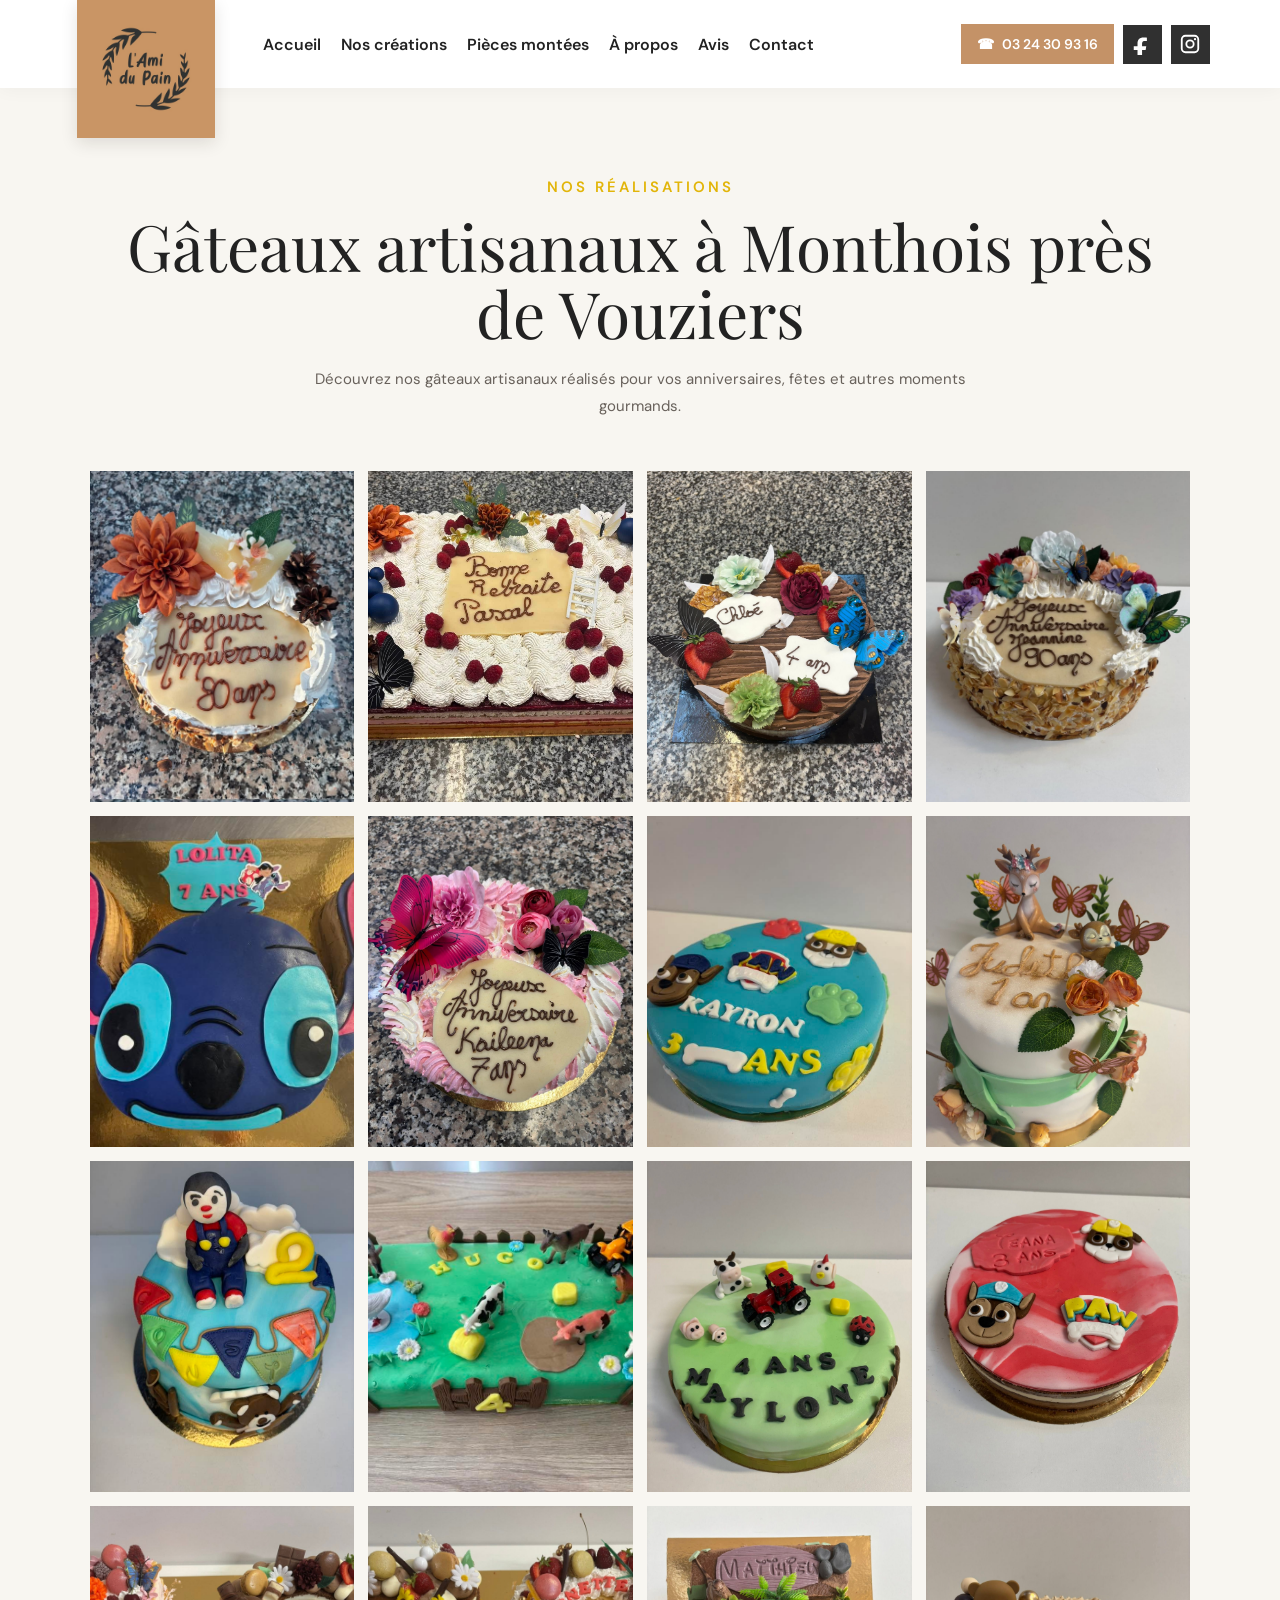
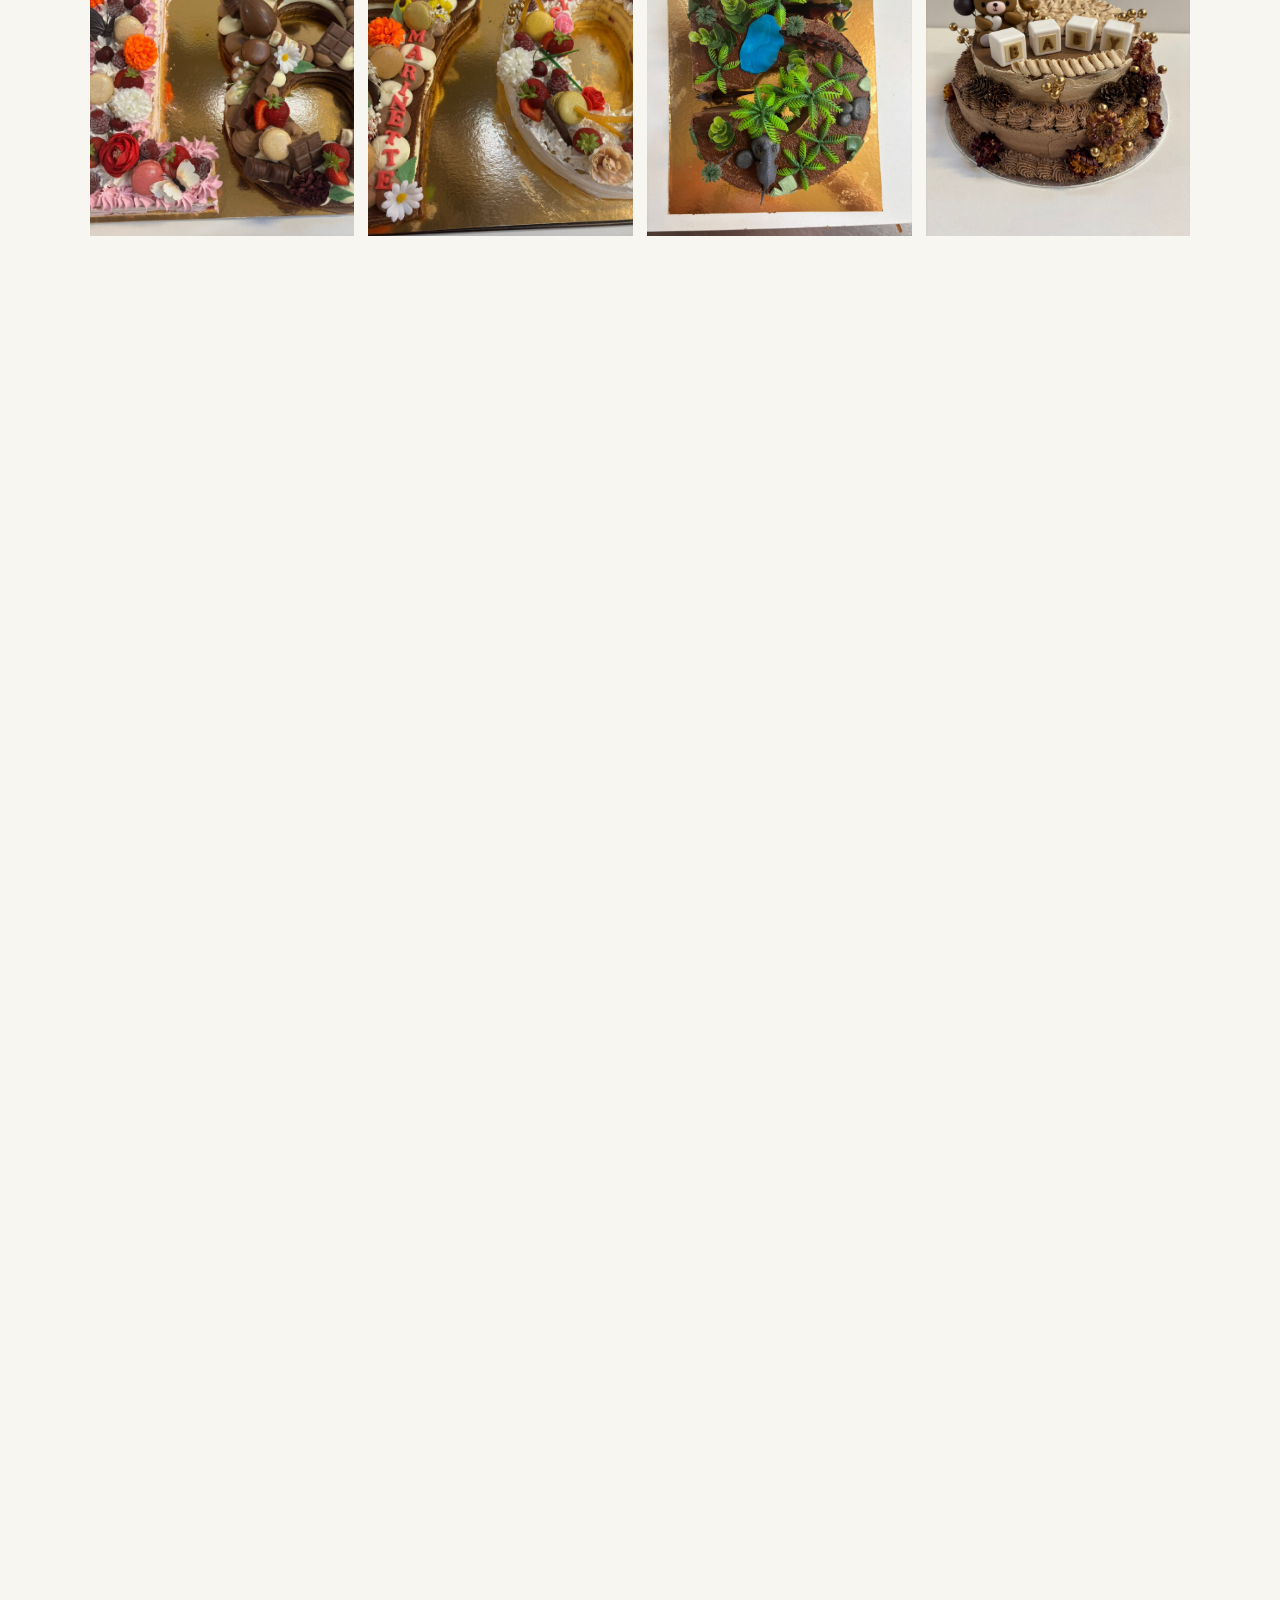
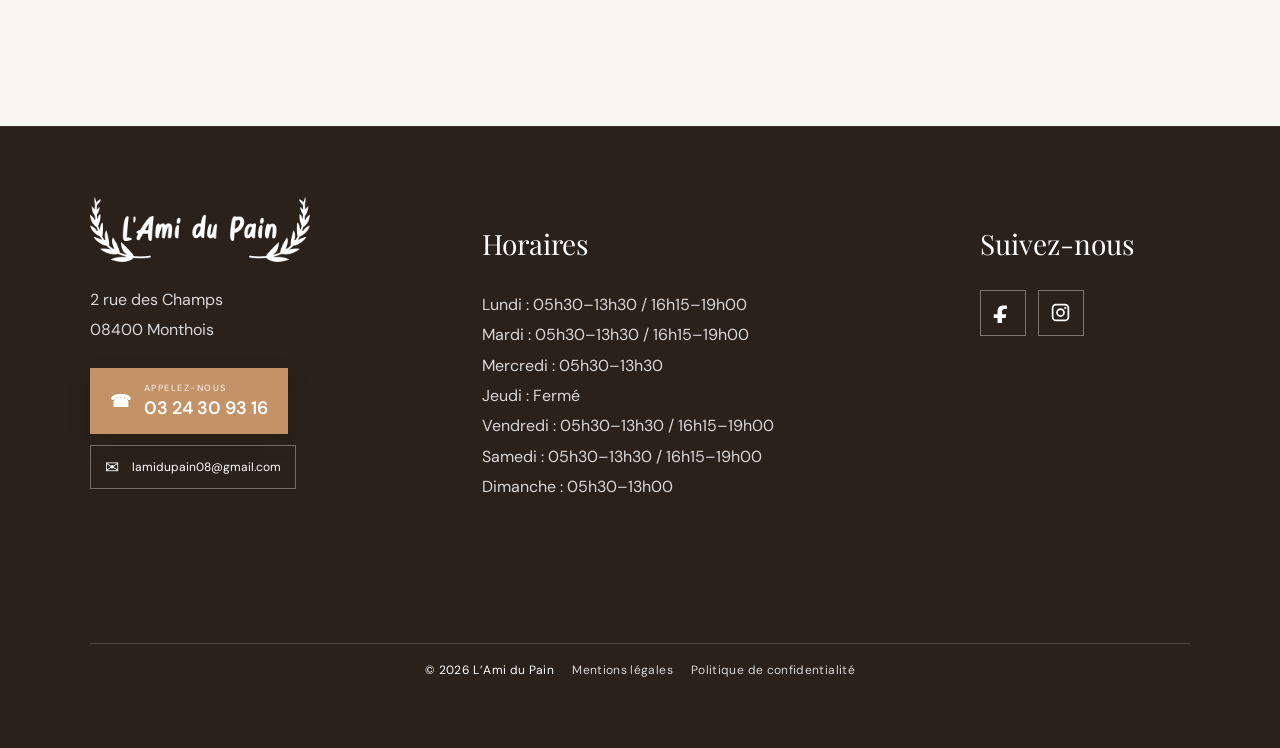
==== commit 9326820f: "mentions légales etc" ====
--- a/gateaux.html
+++ b/gateaux.html
@@ -82,6 +82,12 @@
       </a>
     </div>
   </div>
+
+  <div class="footer-legal">
+    <span>© 2026 L’Ami du Pain</span>
+    <a href="mentions-legales.html">Mentions légales</a>
+    <a href="politique-confidentialite.html">Politique de confidentialité</a>
+  </div>
 </footer>
 <script src="galeries.js"></script>
 <script src="script.js"></script></body></html>
--- a/style.css
+++ b/style.css
@@ -359,3 +359,134 @@
 /* SEO: H1 accessible sans modifier le design */
 .seo-h1{position:absolute!important;width:1px!important;height:1px!important;padding:0!important;margin:-1px!important;overflow:hidden!important;clip:rect(0,0,0,0)!important;white-space:nowrap!important;border:0!important}
 .pieces-gallery h1{font:400 clamp(42px,5vw,72px)/1.05 "Playfair Display",serif;text-align:center;margin:12px 0 20px}
+
+/* V3.10 — mobile uniquement : afficher la photo Pièce montée en entier */
+@media(max-width:850px){
+  .feature-photo.piece-montee-photo{
+    min-height:0 !important;
+    height:auto !important;
+    aspect-ratio:2048 / 1153;
+    background-size:contain !important;
+    background-position:center center !important;
+    background-repeat:no-repeat !important;
+  }
+}
+
+
+/* V4 — ADMIN SANITY / VACANCES / DÉPLIANT */
+.vacation-banner{position:relative;z-index:1200;background:#e5e5e5;color:#272727;padding:12px 24px;text-align:center;font-family:"DM Sans",sans-serif;font-size:13px;border-bottom:1px solid #c9c9c9}.vacation-banner strong{font-weight:800;text-transform:uppercase;letter-spacing:.8px;margin-right:12px}.vacation-banner span{font-weight:500}.vacation-banner[hidden]{display:none!important}
+.flyer-lightbox{position:fixed;inset:0;z-index:9999;background:rgba(16,12,9,.94);display:none;align-items:center;justify-content:center;padding:30px}.flyer-lightbox.open{display:flex}.flyer-lightbox-close{position:fixed;right:22px;top:20px;width:48px;height:48px;border:0;background:#fff;font-size:32px;cursor:pointer;z-index:10002}.brochure-viewer{width:min(1100px,94vw);display:flex;flex-direction:column;align-items:center;perspective:1800px}.brochure{width:min(900px,84vw);aspect-ratio:2/1;position:relative;transform-style:preserve-3d;transition:transform .7s ease}.brochure-inside{position:absolute;inset:0;background-color:#fff;box-shadow:0 24px 60px rgba(0,0,0,.4)}.brochure-cover{position:absolute;top:0;right:0;width:50%;height:100%;transform-origin:left center;transform-style:preserve-3d;transition:transform .9s cubic-bezier(.2,.75,.25,1);z-index:3}.brochure-cover-front,.brochure-cover-back{position:absolute;inset:0;backface-visibility:hidden;-webkit-backface-visibility:hidden;background-color:#fff}.brochure-cover-back{transform:rotateY(180deg)}.brochure.is-open .brochure-cover{transform:rotateY(-180deg)}.brochure.show-outside{transform:rotateY(180deg)}.brochure.simple-flyer{aspect-ratio:4/5;width:min(580px,78vw)}.brochure.simple-flyer .brochure-cover{display:none}.brochure.simple-flyer .brochure-inside{background-size:contain!important;background-repeat:no-repeat;background-position:center!important}.brochure-controls{display:flex;gap:10px;margin-top:24px}.brochure-controls button{border:1px solid rgba(255,255,255,.45);background:rgba(255,255,255,.1);color:#fff;padding:12px 19px;font:600 12px "DM Sans",sans-serif;cursor:pointer}.brochure-controls button:hover{background:#fff;color:#222}.brochure-outside[hidden]{display:none!important}body.flyer-lightbox-lock{overflow:hidden}@media(max-width:700px){.vacation-banner{padding:10px 14px;font-size:11px}.vacation-banner strong{display:block;margin:0 0 3px}.brochure{width:94vw}.brochure-controls{flex-wrap:wrap;justify-content:center}.brochure-controls button{padding:10px 13px;font-size:10px}}
+
+
+/* V4.1 — corrections offres, dépliant et fermeture */
+.vacation-banner{background:#e2b509!important;color:#202020!important;border-bottom:1px solid rgba(0,0,0,.14)!important}
+.flyer-visual{background:#f5f0e8!important}
+.flyer-visual img{object-fit:contain!important}
+.brochure{width:min(900px,84vw);aspect-ratio:2/1;position:relative;transform:none!important;transition:none!important;transform-style:flat!important}
+.brochure-panel{position:absolute;inset:0;background-color:#fff;background-repeat:no-repeat;box-shadow:0 24px 60px rgba(0,0,0,.4);opacity:0;visibility:hidden;pointer-events:none;transition:opacity .28s ease,transform .55s cubic-bezier(.2,.75,.25,1)}
+.brochure-cover-page{left:25%;right:25%;transform-origin:left center;z-index:4}
+.brochure[data-state="closed"] .brochure-cover-page{opacity:1;visibility:visible;transform:rotateY(0)}
+.brochure[data-state="inside"] .brochure-inside-spread{opacity:1;visibility:visible;transform:rotateY(0)}
+.brochure[data-state="outside"] .brochure-outside-spread{opacity:1;visibility:visible;transform:rotateY(0)}
+.brochure.simple-flyer{aspect-ratio:4/5;width:min(580px,78vw)}
+.brochure.simple-flyer .brochure-panel{display:none}
+.brochure.simple-flyer .brochure-simple-page{display:block;opacity:1;visibility:visible;inset:0}
+.brochure:not(.simple-flyer)[data-state="closed"]{width:min(450px,42vw)}
+.brochure:not(.simple-flyer)[data-state="closed"] .brochure-cover-page{left:0;right:0}
+@media(max-width:700px){.brochure:not(.simple-flyer)[data-state="closed"]{width:min(82vw,450px)}.brochure{width:94vw}}
+\n\n/* V4.2 — cartes offres + alerte fermeture renforcée */
+.flyer-visual{
+  display:block!important;
+  width:100%!important;
+  border:0!important;
+  padding:0!important;
+  margin:0!important;
+  appearance:none;
+  -webkit-appearance:none;
+  cursor:pointer;
+}
+.flyer-visual img{
+  display:block!important;
+  width:100%!important;
+  height:100%!important;
+  object-fit:contain!important;
+}
+.vacation-banner{
+  position:relative!important;
+  z-index:1100!important;
+  width:100%!important;
+  box-sizing:border-box!important;
+  min-height:96px!important;
+  padding:22px 6vw!important;
+  background:#e2b509!important;
+  color:#172f36!important;
+  border:0!important;
+  border-bottom:1px solid rgba(0,0,0,.12)!important;
+  display:flex;
+  align-items:center;
+  justify-content:center;
+  flex-wrap:wrap;
+  gap:8px 16px;
+  text-align:center!important;
+  box-shadow:0 8px 22px rgba(0,0,0,.08);
+}
+.vacation-banner[hidden]{display:none!important}
+.vacation-banner strong{
+  display:block!important;
+  width:100%;
+  margin:0!important;
+  font-size:18px!important;
+  line-height:1.1!important;
+  letter-spacing:1.4px!important;
+  font-weight:800!important;
+}
+.vacation-banner span{
+  display:block;
+  width:100%;
+  font-size:15px!important;
+  line-height:1.45!important;
+  font-weight:600!important;
+}
+@media(max-width:700px){
+  .vacation-banner{min-height:82px!important;padding:17px 18px!important}
+  .vacation-banner strong{font-size:15px!important}
+  .vacation-banner span{font-size:13px!important}
+}
+
+/* V3.5.6 — cartes offres : image réellement visible */
+.flyer-card .flyer-visual{
+  display:block!important;
+  position:relative!important;
+  width:100%!important;
+  min-width:100%!important;
+  height:auto!important;
+  aspect-ratio:4/5!important;
+  padding:0!important;
+  border:0!important;
+  overflow:hidden!important;
+  background:#eee7dc!important;
+}
+.flyer-card .flyer-visual > img{
+  display:block!important;
+  position:absolute!important;
+  inset:0!important;
+  width:100%!important;
+  min-width:100%!important;
+  max-width:none!important;
+  height:100%!important;
+  min-height:100%!important;
+  object-fit:cover!important;
+  object-position:center!important;
+}
+.flyer-image-missing{
+  position:absolute;inset:0;display:flex;align-items:center;justify-content:center;
+  padding:20px;color:#766b60;font-size:12px;text-transform:uppercase;letter-spacing:1px;
+}
+
+
+/* V3.5.8 — pages légales & liens footer */
+.footer-legal{grid-column:1/-1;display:flex;justify-content:center;align-items:center;gap:18px;flex-wrap:wrap;margin-top:22px;padding-top:18px;border-top:1px solid rgba(255,255,255,.16);font-size:12px;letter-spacing:.03em}
+.footer-legal a{color:inherit;text-decoration:none;opacity:.82}.footer-legal a:hover{text-decoration:underline;opacity:1}
+.legal-page{background:#f6f0e6;color:#24323a;margin:0}.legal-header{height:92px;background:#fff;display:flex;align-items:center;justify-content:space-between;padding:0 max(24px,calc((100vw - 1180px)/2));border-bottom:1px solid #e8dfd2;position:sticky;top:0;z-index:5}
+.legal-brand{display:flex;align-items:center;gap:14px;color:#024a5d;text-decoration:none;font-family:Georgia,serif;font-size:20px}.legal-brand img{width:58px;height:58px;object-fit:cover}.legal-back{color:#024a5d;text-decoration:none;font-weight:700;font-size:13px}.legal-main{max-width:900px;margin:0 auto;padding:70px 28px 90px}.legal-kicker{color:#c99a00;font-size:12px;font-weight:800;letter-spacing:.18em;margin-bottom:14px}.legal-main h1{font-family:Georgia,serif;color:#024a5d;font-size:clamp(40px,6vw,68px);line-height:1;margin:0 0 12px}.legal-updated{color:#7d756c;margin-bottom:48px}.legal-main section{background:#fff;padding:28px 32px;margin:18px 0;border:1px solid #eadfce}.legal-main h2{font-family:Georgia,serif;color:#024a5d;font-size:25px;margin:0 0 14px}.legal-main p{font-size:15px;line-height:1.75;margin:10px 0}.legal-main a{color:#024a5d;font-weight:700}.legal-simple-footer{background:#024a5d;color:#fff;display:flex;justify-content:center;gap:20px;flex-wrap:wrap;padding:25px;font-size:12px}.legal-simple-footer a{color:#fff;text-decoration:none}.legal-simple-footer a:hover{text-decoration:underline}
+@media(max-width:700px){.legal-header{height:74px;padding:0 16px}.legal-brand img{width:46px;height:46px}.legal-brand span{display:none}.legal-main{padding:46px 16px 65px}.legal-main section{padding:22px 20px}.legal-main h2{font-size:22px}.footer-legal{gap:10px 16px}}
